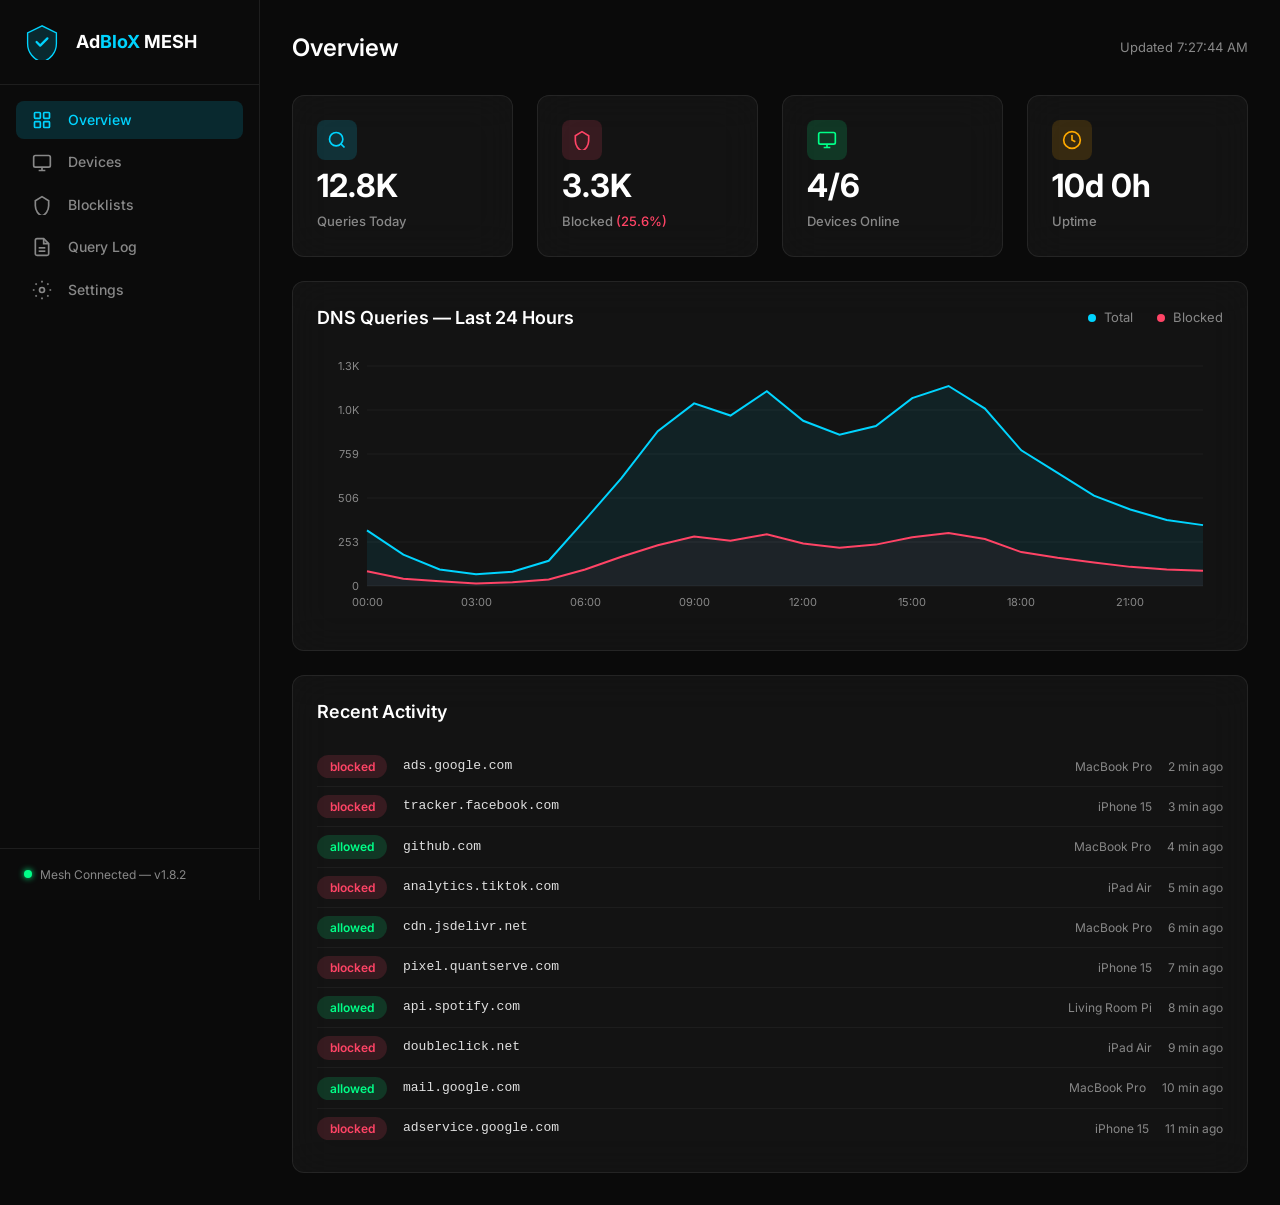
==== dashboard/index.html @ 358d5783 "feat: Add AdBloX MESH dashboard, iOS app, and documentation Web dashboard (mesh.adblox.se): - 5-page" ====
<!DOCTYPE html>
<html lang="en">
<head>
  <meta charset="UTF-8">
  <meta name="viewport" content="width=device-width, initial-scale=1.0">
  <title>AdBloX MESH — Overview</title>
  <link rel="icon" href="assets/logo.svg" type="image/svg+xml">
  <link rel="preconnect" href="https://fonts.googleapis.com">
  <link href="https://fonts.googleapis.com/css2?family=Inter:wght@400;500;600;700&display=swap" rel="stylesheet">
  <link rel="stylesheet" href="css/variables.css">
  <link rel="stylesheet" href="css/base.css">
  <link rel="stylesheet" href="css/layout.css">
  <link rel="stylesheet" href="css/components.css">
  <link rel="stylesheet" href="css/charts.css">
  <link rel="stylesheet" href="css/pages.css">
</head>
<body>
  <div class="app">
    <!-- Mobile toggle -->
    <button class="mobile-toggle" aria-label="Toggle menu">
      <svg viewBox="0 0 24 24" fill="none" stroke="currentColor" stroke-width="2"><path d="M3 12h18M3 6h18M3 18h18"/></svg>
    </button>
    <div class="sidebar-overlay"></div>

    <!-- Sidebar -->
    <aside class="sidebar">
      <div class="sidebar__logo">
        <img src="assets/logo.svg" alt="AdBloX" class="sidebar__logo-icon">
        <div class="sidebar__logo-text">Ad<span>BloX</span> MESH</div>
      </div>
      <nav class="sidebar__nav">
        <a href="index.html" class="sidebar__link">
          <svg viewBox="0 0 24 24" fill="none" stroke="currentColor" stroke-width="2"><rect x="3" y="3" width="7" height="7" rx="1"/><rect x="14" y="3" width="7" height="7" rx="1"/><rect x="3" y="14" width="7" height="7" rx="1"/><rect x="14" y="14" width="7" height="7" rx="1"/></svg>
          Overview
        </a>
        <a href="devices.html" class="sidebar__link">
          <svg viewBox="0 0 24 24" fill="none" stroke="currentColor" stroke-width="2"><rect x="2" y="3" width="20" height="14" rx="2"/><path d="M8 21h8M12 17v4"/></svg>
          Devices
        </a>
        <a href="blocklists.html" class="sidebar__link">
          <svg viewBox="0 0 24 24" fill="none" stroke="currentColor" stroke-width="2"><path d="M12 2L4 7v6c0 5.55 3.84 10.74 8 12 4.16-1.26 8-6.45 8-12V7l-8-5z"/></svg>
          Blocklists
        </a>
        <a href="querylog.html" class="sidebar__link">
          <svg viewBox="0 0 24 24" fill="none" stroke="currentColor" stroke-width="2"><path d="M14 2H6a2 2 0 00-2 2v16a2 2 0 002 2h12a2 2 0 002-2V8z"/><polyline points="14,2 14,8 20,8"/><line x1="16" y1="13" x2="8" y2="13"/><line x1="16" y1="17" x2="8" y2="17"/></svg>
          Query Log
        </a>
        <a href="settings.html" class="sidebar__link">
          <svg viewBox="0 0 24 24" fill="none" stroke="currentColor" stroke-width="2"><circle cx="12" cy="12" r="3"/><path d="M12 1v2M12 21v2M4.22 4.22l1.42 1.42M18.36 18.36l1.42 1.42M1 12h2M21 12h2M4.22 19.78l1.42-1.42M18.36 5.64l1.42-1.42"/></svg>
          Settings
        </a>
      </nav>
      <div class="sidebar__footer">
        <div class="sidebar__status">
          <div class="sidebar__status-dot"></div>
          <span>Mesh Connected — v1.8.2</span>
        </div>
      </div>
    </aside>

    <!-- Content -->
    <main class="content">
      <div class="content__header">
        <h1 class="content__title">Overview</h1>
        <span style="font-size:0.8125rem; color:var(--color-text-muted);" id="last-updated"></span>
      </div>

      <!-- Stats -->
      <div class="grid grid--stats" id="stats-grid">
        <div class="card stat-card">
          <div class="stat-card__icon">
            <svg viewBox="0 0 24 24" fill="none" stroke="currentColor" stroke-width="2"><circle cx="11" cy="11" r="8"/><path d="M21 21l-4.35-4.35"/></svg>
          </div>
          <div class="stat-card__value" id="stat-queries">—</div>
          <div class="stat-card__label">Queries Today</div>
        </div>
        <div class="card stat-card">
          <div class="stat-card__icon" style="background:rgba(255,68,102,0.15); color:#ff4466;">
            <svg viewBox="0 0 24 24" fill="none" stroke="currentColor" stroke-width="2"><path d="M12 2L4 7v6c0 5.55 3.84 10.74 8 12 4.16-1.26 8-6.45 8-12V7l-8-5z"/></svg>
          </div>
          <div class="stat-card__value" id="stat-blocked">—</div>
          <div class="stat-card__label">Blocked <span id="stat-percent" style="color:var(--color-danger);"></span></div>
        </div>
        <div class="card stat-card">
          <div class="stat-card__icon" style="background:rgba(0,255,136,0.15); color:#00ff88;">
            <svg viewBox="0 0 24 24" fill="none" stroke="currentColor" stroke-width="2"><rect x="2" y="3" width="20" height="14" rx="2"/><path d="M8 21h8M12 17v4"/></svg>
          </div>
          <div class="stat-card__value" id="stat-devices">—</div>
          <div class="stat-card__label">Devices Online</div>
        </div>
        <div class="card stat-card">
          <div class="stat-card__icon" style="background:rgba(255,170,0,0.15); color:#ffaa00;">
            <svg viewBox="0 0 24 24" fill="none" stroke="currentColor" stroke-width="2"><circle cx="12" cy="12" r="10"/><polyline points="12,6 12,12 16,14"/></svg>
          </div>
          <div class="stat-card__value" id="stat-uptime">—</div>
          <div class="stat-card__label">Uptime</div>
        </div>
      </div>

      <!-- Chart -->
      <div class="card card--no-hover" style="margin-top:var(--space-lg);">
        <div class="chart-header">
          <h3>DNS Queries — Last 24 Hours</h3>
          <div class="chart-legend">
            <div class="chart-legend__item">
              <div class="chart-legend__dot" style="background:#00d4ff;"></div> Total
            </div>
            <div class="chart-legend__item">
              <div class="chart-legend__dot" style="background:#ff4466;"></div> Blocked
            </div>
          </div>
        </div>
        <div class="chart-container">
          <canvas id="queries-chart"></canvas>
        </div>
      </div>

      <!-- Recent Activity -->
      <div class="card card--no-hover" style="margin-top:var(--space-lg);">
        <h3>Recent Activity</h3>
        <div class="activity-list" id="activity-list"></div>
      </div>
    </main>
  </div>

  <script src="js/utils.js"></script>
  <script src="js/api.js"></script>
  <script src="js/charts.js"></script>
  <script src="js/app.js"></script>
  <script>
    let chart;

    async function pageInit() {
      await loadStats();
      setInterval(loadStats, 30000);
    }

    async function loadStats() {
      const data = await API.get('/stats');

      $('#stat-queries').textContent = formatNumber(data.queries_today);
      $('#stat-blocked').textContent = formatNumber(data.blocked_today);
      $('#stat-percent').textContent = '(' + data.blocked_percent + '%)';
      $('#stat-devices').textContent = data.devices_online + '/' + data.devices_total;
      $('#stat-uptime').textContent = formatUptime(data.uptime_seconds);
      $('#last-updated').textContent = 'Updated ' + new Date().toLocaleTimeString();

      // Chart
      if (!chart) {
        chart = new MeshChart(document.getElementById('queries-chart'));
      }
      chart.setData(data.queries_over_time);

      // Activity list
      const list = $('#activity-list');
      list.innerHTML = data.recent_activity.map(item => `
        <div class="activity-item">
          <span class="badge badge--${item.status === 'blocked' ? 'danger' : 'success'}" style="width:70px; justify-content:center;">
            ${item.status}
          </span>
          <span class="activity-item__domain">${item.domain}</span>
          <span style="font-size:0.75rem; color:var(--color-text-muted);">${item.device}</span>
          <span class="activity-item__time">${item.time}</span>
        </div>
      `).join('');
    }
  </script>
</body>
</html>
---- dashboard/css/variables.css ----
:root {
  --color-bg: #0a0a0a;
  --color-bg-card: rgba(255, 255, 255, 0.04);
  --color-bg-card-hover: rgba(255, 255, 255, 0.07);
  --color-bg-sidebar: rgba(12, 12, 12, 0.95);
  --color-border: rgba(255, 255, 255, 0.08);
  --color-primary: #00d4ff;
  --color-primary-dim: rgba(0, 212, 255, 0.15);
  --color-primary-glow: rgba(0, 212, 255, 0.3);
  --color-success: #00ff88;
  --color-danger: #ff4466;
  --color-warning: #ffaa00;
  --color-text: #e0e0e0;
  --color-text-muted: #888888;
  --color-text-heading: #ffffff;

  --font-family: 'Inter', -apple-system, BlinkMacSystemFont, 'Segoe UI', sans-serif;
  --font-mono: 'JetBrains Mono', 'Fira Code', 'Consolas', monospace;

  --space-xs: 4px;
  --space-sm: 8px;
  --space-md: 16px;
  --space-lg: 24px;
  --space-xl: 32px;
  --space-2xl: 48px;

  --radius-sm: 8px;
  --radius-md: 12px;
  --radius-lg: 16px;
  --radius-full: 9999px;

  --glass-bg: rgba(255, 255, 255, 0.04);
  --glass-border: rgba(255, 255, 255, 0.08);
  --glass-blur: 20px;

  --sidebar-width: 260px;
  --sidebar-collapsed: 72px;

  --transition-fast: 0.15s ease;
  --transition-normal: 0.25s ease;
}
---- dashboard/css/base.css ----
*, *::before, *::after {
  box-sizing: border-box;
  margin: 0;
  padding: 0;
}

html {
  font-size: 16px;
  -webkit-font-smoothing: antialiased;
  -moz-osx-font-smoothing: grayscale;
}

body {
  font-family: var(--font-family);
  background-color: var(--color-bg);
  color: var(--color-text);
  line-height: 1.6;
  min-height: 100vh;
  overflow-x: hidden;
}

h1, h2, h3, h4, h5, h6 {
  color: var(--color-text-heading);
  font-weight: 600;
  line-height: 1.3;
}

h1 { font-size: 1.75rem; }
h2 { font-size: 1.375rem; }
h3 { font-size: 1.125rem; }
h4 { font-size: 1rem; }

a {
  color: var(--color-primary);
  text-decoration: none;
  transition: opacity var(--transition-fast);
}

a:hover { opacity: 0.8; }

code, pre {
  font-family: var(--font-mono);
  font-size: 0.875rem;
}

pre {
  background: var(--color-bg-card);
  border: 1px solid var(--color-border);
  border-radius: var(--radius-sm);
  padding: var(--space-md);
  overflow-x: auto;
}

img { max-width: 100%; height: auto; }

table {
  width: 100%;
  border-collapse: collapse;
}

th, td {
  text-align: left;
  padding: var(--space-sm) var(--space-md);
  border-bottom: 1px solid var(--color-border);
}

th {
  color: var(--color-text-muted);
  font-weight: 500;
  font-size: 0.8125rem;
  text-transform: uppercase;
  letter-spacing: 0.05em;
}

td { font-size: 0.875rem; }

tbody tr:hover { background: var(--color-bg-card-hover); }

input, select, textarea {
  font-family: var(--font-family);
  font-size: 0.875rem;
  color: var(--color-text);
  background: var(--color-bg-card);
  border: 1px solid var(--color-border);
  border-radius: var(--radius-sm);
  padding: var(--space-sm) var(--space-md);
  outline: none;
  transition: border-color var(--transition-fast);
}

input:focus, select:focus, textarea:focus {
  border-color: var(--color-primary);
}

::placeholder { color: var(--color-text-muted); }

::-webkit-scrollbar { width: 6px; height: 6px; }
::-webkit-scrollbar-track { background: transparent; }
::-webkit-scrollbar-thumb {
  background: rgba(255, 255, 255, 0.15);
  border-radius: 3px;
}
::-webkit-scrollbar-thumb:hover { background: rgba(255, 255, 255, 0.25); }
---- dashboard/css/layout.css ----
.app {
  display: flex;
  min-height: 100vh;
}

/* Sidebar */
.sidebar {
  position: fixed;
  top: 0;
  left: 0;
  width: var(--sidebar-width);
  height: 100vh;
  background: var(--color-bg-sidebar);
  border-right: 1px solid var(--color-border);
  display: flex;
  flex-direction: column;
  z-index: 100;
  transition: width var(--transition-normal), transform var(--transition-normal);
}

.sidebar__logo {
  display: flex;
  align-items: center;
  gap: var(--space-md);
  padding: var(--space-lg);
  border-bottom: 1px solid var(--color-border);
}

.sidebar__logo-icon {
  width: 36px;
  height: 36px;
  flex-shrink: 0;
}

.sidebar__logo-text {
  font-size: 1.125rem;
  font-weight: 700;
  color: var(--color-text-heading);
  white-space: nowrap;
}

.sidebar__logo-text span {
  color: var(--color-primary);
}

.sidebar__nav {
  flex: 1;
  padding: var(--space-md);
  display: flex;
  flex-direction: column;
  gap: var(--space-xs);
}

.sidebar__link {
  display: flex;
  align-items: center;
  gap: var(--space-md);
  padding: var(--space-sm) var(--space-md);
  border-radius: var(--radius-sm);
  color: var(--color-text-muted);
  font-size: 0.875rem;
  font-weight: 500;
  transition: all var(--transition-fast);
  white-space: nowrap;
}

.sidebar__link:hover {
  color: var(--color-text);
  background: var(--color-bg-card);
  opacity: 1;
}

.sidebar__link--active {
  color: var(--color-primary);
  background: var(--color-primary-dim);
}

.sidebar__link--active:hover {
  color: var(--color-primary);
  background: var(--color-primary-dim);
}

.sidebar__link svg {
  width: 20px;
  height: 20px;
  flex-shrink: 0;
}

.sidebar__footer {
  padding: var(--space-md) var(--space-lg);
  border-top: 1px solid var(--color-border);
}

.sidebar__status {
  display: flex;
  align-items: center;
  gap: var(--space-sm);
  font-size: 0.75rem;
  color: var(--color-text-muted);
}

.sidebar__status-dot {
  width: 8px;
  height: 8px;
  border-radius: 50%;
  background: var(--color-success);
  box-shadow: 0 0 6px var(--color-success);
}

.sidebar__status-dot--offline {
  background: var(--color-danger);
  box-shadow: 0 0 6px var(--color-danger);
}

/* Content area */
.content {
  flex: 1;
  margin-left: var(--sidebar-width);
  padding: var(--space-xl);
  min-height: 100vh;
  transition: margin-left var(--transition-normal);
}

.content__header {
  display: flex;
  justify-content: space-between;
  align-items: center;
  margin-bottom: var(--space-xl);
}

.content__title { font-size: 1.5rem; }

/* Grid layouts */
.grid {
  display: grid;
  gap: var(--space-lg);
}

.grid--stats {
  grid-template-columns: repeat(4, 1fr);
}

.grid--cards {
  grid-template-columns: repeat(auto-fill, minmax(300px, 1fr));
}

.grid--2 { grid-template-columns: repeat(2, 1fr); }

/* Mobile nav toggle */
.mobile-toggle {
  display: none;
  position: fixed;
  top: var(--space-md);
  left: var(--space-md);
  z-index: 200;
  background: var(--color-bg-card);
  border: 1px solid var(--color-border);
  border-radius: var(--radius-sm);
  padding: var(--space-sm);
  color: var(--color-text);
  cursor: pointer;
  line-height: 1;
}

.mobile-toggle svg {
  width: 24px;
  height: 24px;
}

/* Responsive */
@media (max-width: 1279px) {
  .grid--stats { grid-template-columns: repeat(2, 1fr); }
}

@media (max-width: 1023px) {
  .mobile-toggle { display: block; }

  .sidebar {
    transform: translateX(-100%);
  }

  .sidebar--open {
    transform: translateX(0);
  }

  .content {
    margin-left: 0;
    padding: var(--space-lg);
    padding-top: 60px;
  }

  .grid--stats { grid-template-columns: repeat(2, 1fr); }
}

@media (max-width: 767px) {
  .grid--stats { grid-template-columns: 1fr; }
  .grid--cards { grid-template-columns: 1fr; }
  .grid--2 { grid-template-columns: 1fr; }

  .content { padding: var(--space-md); padding-top: 60px; }
  .content__header { flex-direction: column; align-items: flex-start; gap: var(--space-md); }
}

/* Overlay for mobile sidebar */
.sidebar-overlay {
  display: none;
  position: fixed;
  inset: 0;
  background: rgba(0, 0, 0, 0.6);
  z-index: 99;
}

.sidebar-overlay--visible { display: block; }
---- dashboard/css/components.css ----
/* Card */
.card {
  background: var(--glass-bg);
  backdrop-filter: blur(var(--glass-blur));
  -webkit-backdrop-filter: blur(var(--glass-blur));
  border: 1px solid var(--glass-border);
  border-radius: var(--radius-md);
  padding: var(--space-lg);
  transition: background var(--transition-fast), border-color var(--transition-fast);
}

.card:hover {
  background: var(--color-bg-card-hover);
  border-color: rgba(0, 212, 255, 0.15);
}

.card--no-hover:hover {
  background: var(--glass-bg);
  border-color: var(--glass-border);
}

/* Stat card */
.stat-card {
  display: flex;
  flex-direction: column;
  gap: var(--space-sm);
}

.stat-card__icon {
  width: 40px;
  height: 40px;
  border-radius: var(--radius-sm);
  background: var(--color-primary-dim);
  display: flex;
  align-items: center;
  justify-content: center;
  color: var(--color-primary);
}

.stat-card__icon svg { width: 20px; height: 20px; }

.stat-card__value {
  font-size: 2rem;
  font-weight: 700;
  color: var(--color-text-heading);
  line-height: 1.1;
}

.stat-card__label {
  font-size: 0.8125rem;
  color: var(--color-text-muted);
  font-weight: 500;
}

.stat-card__change {
  font-size: 0.75rem;
  font-weight: 600;
}

.stat-card__change--up { color: var(--color-success); }
.stat-card__change--down { color: var(--color-danger); }

/* Button */
.btn {
  display: inline-flex;
  align-items: center;
  gap: var(--space-sm);
  padding: var(--space-sm) var(--space-md);
  border: 1px solid var(--color-border);
  border-radius: var(--radius-sm);
  background: var(--color-bg-card);
  color: var(--color-text);
  font-family: var(--font-family);
  font-size: 0.875rem;
  font-weight: 500;
  cursor: pointer;
  transition: all var(--transition-fast);
  white-space: nowrap;
}

.btn:hover {
  background: var(--color-bg-card-hover);
  border-color: rgba(255, 255, 255, 0.15);
}

.btn svg { width: 16px; height: 16px; }

.btn--primary {
  background: var(--color-primary);
  border-color: var(--color-primary);
  color: #000;
}

.btn--primary:hover {
  background: #33ddff;
  border-color: #33ddff;
}

.btn--danger {
  border-color: var(--color-danger);
  color: var(--color-danger);
}

.btn--danger:hover {
  background: rgba(255, 68, 102, 0.15);
}

.btn--sm { padding: var(--space-xs) var(--space-sm); font-size: 0.8125rem; }
.btn--lg { padding: var(--space-md) var(--space-lg); font-size: 1rem; }

/* Badge */
.badge {
  display: inline-flex;
  align-items: center;
  gap: 4px;
  padding: 2px 8px;
  border-radius: var(--radius-full);
  font-size: 0.75rem;
  font-weight: 600;
}

.badge--success { background: rgba(0, 255, 136, 0.15); color: var(--color-success); }
.badge--danger { background: rgba(255, 68, 102, 0.15); color: var(--color-danger); }
.badge--warning { background: rgba(255, 170, 0, 0.15); color: var(--color-warning); }
.badge--primary { background: var(--color-primary-dim); color: var(--color-primary); }

.badge__dot {
  width: 6px;
  height: 6px;
  border-radius: 50%;
  background: currentColor;
}

/* Toggle switch */
.toggle {
  position: relative;
  width: 44px;
  height: 24px;
  flex-shrink: 0;
}

.toggle input {
  opacity: 0;
  width: 0;
  height: 0;
  position: absolute;
}

.toggle__slider {
  position: absolute;
  inset: 0;
  background: rgba(255, 255, 255, 0.1);
  border-radius: var(--radius-full);
  cursor: pointer;
  transition: background var(--transition-fast);
}

.toggle__slider::before {
  content: '';
  position: absolute;
  width: 18px;
  height: 18px;
  left: 3px;
  bottom: 3px;
  background: white;
  border-radius: 50%;
  transition: transform var(--transition-fast);
}

.toggle input:checked + .toggle__slider {
  background: var(--color-primary);
}

.toggle input:checked + .toggle__slider::before {
  transform: translateX(20px);
}

/* Search input */
.search {
  position: relative;
  width: 100%;
  max-width: 400px;
}

.search__icon {
  position: absolute;
  left: var(--space-md);
  top: 50%;
  transform: translateY(-50%);
  color: var(--color-text-muted);
  width: 16px;
  height: 16px;
}

.search__input {
  width: 100%;
  padding-left: 40px;
}

/* Modal */
.modal-backdrop {
  display: none;
  position: fixed;
  inset: 0;
  background: rgba(0, 0, 0, 0.7);
  z-index: 1000;
  align-items: center;
  justify-content: center;
}

.modal-backdrop--visible {
  display: flex;
}

.modal {
  background: #141414;
  border: 1px solid var(--color-border);
  border-radius: var(--radius-lg);
  padding: var(--space-xl);
  max-width: 480px;
  width: 90%;
  max-height: 90vh;
  overflow-y: auto;
}

.modal__header {
  display: flex;
  justify-content: space-between;
  align-items: center;
  margin-bottom: var(--space-lg);
}

.modal__close {
  background: none;
  border: none;
  color: var(--color-text-muted);
  cursor: pointer;
  padding: var(--space-xs);
}

.modal__close:hover { color: var(--color-text); }

/* Form */
.form-group {
  display: flex;
  flex-direction: column;
  gap: var(--space-xs);
  margin-bottom: var(--space-md);
}

.form-group label {
  font-size: 0.8125rem;
  font-weight: 500;
  color: var(--color-text-muted);
}

.form-group input,
.form-group select,
.form-group textarea {
  width: 100%;
}

/* List item */
.list-item {
  display: flex;
  align-items: center;
  justify-content: space-between;
  padding: var(--space-md) var(--space-lg);
  border-bottom: 1px solid var(--color-border);
  transition: background var(--transition-fast);
}

.list-item:last-child { border-bottom: none; }
.list-item:hover { background: var(--color-bg-card-hover); }

.list-item__info {
  display: flex;
  align-items: center;
  gap: var(--space-md);
  flex: 1;
  min-width: 0;
}

.list-item__actions {
  display: flex;
  align-items: center;
  gap: var(--space-sm);
}

/* Pagination */
.pagination {
  display: flex;
  align-items: center;
  justify-content: center;
  gap: var(--space-sm);
  padding: var(--space-lg) 0;
}

.pagination__btn {
  width: 36px;
  height: 36px;
  display: flex;
  align-items: center;
  justify-content: center;
  border-radius: var(--radius-sm);
  border: 1px solid var(--color-border);
  background: transparent;
  color: var(--color-text-muted);
  cursor: pointer;
  font-size: 0.875rem;
  transition: all var(--transition-fast);
}

.pagination__btn:hover { background: var(--color-bg-card); color: var(--color-text); }
.pagination__btn--active { background: var(--color-primary-dim); color: var(--color-primary); border-color: var(--color-primary); }

/* Empty state */
.empty-state {
  text-align: center;
  padding: var(--space-2xl);
  color: var(--color-text-muted);
}

.empty-state svg { width: 48px; height: 48px; margin-bottom: var(--space-md); opacity: 0.4; }
.empty-state p { font-size: 0.875rem; }
---- dashboard/css/charts.css ----
.chart-container {
  position: relative;
  width: 100%;
  height: 280px;
  margin-top: var(--space-md);
}

.chart-container canvas {
  width: 100% !important;
  height: 100% !important;
}

.chart-header {
  display: flex;
  justify-content: space-between;
  align-items: center;
}

.chart-legend {
  display: flex;
  gap: var(--space-lg);
}

.chart-legend__item {
  display: flex;
  align-items: center;
  gap: var(--space-sm);
  font-size: 0.8125rem;
  color: var(--color-text-muted);
}

.chart-legend__dot {
  width: 8px;
  height: 8px;
  border-radius: 50%;
}

.chart-timerange {
  display: flex;
  gap: var(--space-xs);
}

.chart-timerange button {
  padding: var(--space-xs) var(--space-sm);
  border-radius: var(--radius-sm);
  border: 1px solid var(--color-border);
  background: transparent;
  color: var(--color-text-muted);
  font-size: 0.75rem;
  cursor: pointer;
  transition: all var(--transition-fast);
}

.chart-timerange button:hover { background: var(--color-bg-card); }
.chart-timerange button.active { background: var(--color-primary-dim); color: var(--color-primary); border-color: var(--color-primary); }
---- dashboard/css/pages.css ----
/* Overview page */
.activity-list {
  margin-top: var(--space-lg);
}

.activity-item {
  display: flex;
  align-items: center;
  gap: var(--space-md);
  padding: var(--space-sm) 0;
  font-size: 0.875rem;
  border-bottom: 1px solid rgba(255, 255, 255, 0.04);
}

.activity-item:last-child { border-bottom: none; }

.activity-item__domain {
  flex: 1;
  font-family: var(--font-mono);
  font-size: 0.8125rem;
  color: var(--color-text);
  overflow: hidden;
  text-overflow: ellipsis;
  white-space: nowrap;
}

.activity-item__time {
  font-size: 0.75rem;
  color: var(--color-text-muted);
  white-space: nowrap;
}

/* Devices page */
.device-card {
  display: flex;
  align-items: center;
  gap: var(--space-md);
}

.device-card__icon {
  width: 44px;
  height: 44px;
  border-radius: var(--radius-sm);
  background: var(--color-primary-dim);
  display: flex;
  align-items: center;
  justify-content: center;
  color: var(--color-primary);
  flex-shrink: 0;
}

.device-card__icon svg { width: 22px; height: 22px; }

.device-card__info { flex: 1; min-width: 0; }

.device-card__name {
  font-weight: 600;
  color: var(--color-text-heading);
  font-size: 0.9375rem;
}

.device-card__ip {
  font-family: var(--font-mono);
  font-size: 0.75rem;
  color: var(--color-text-muted);
}

.device-card__stats {
  display: flex;
  gap: var(--space-lg);
  margin-top: var(--space-md);
  padding-top: var(--space-md);
  border-top: 1px solid var(--color-border);
}

.device-card__stat {
  text-align: center;
}

.device-card__stat-value {
  font-size: 1.125rem;
  font-weight: 700;
  color: var(--color-text-heading);
}

.device-card__stat-label {
  font-size: 0.6875rem;
  color: var(--color-text-muted);
  text-transform: uppercase;
  letter-spacing: 0.05em;
}

/* Blocklists page */
.blocklist-row {
  display: flex;
  align-items: center;
  gap: var(--space-md);
  padding: var(--space-md) var(--space-lg);
}

.blocklist-row__info { flex: 1; }

.blocklist-row__name {
  font-weight: 600;
  color: var(--color-text-heading);
  font-size: 0.9375rem;
}

.blocklist-row__meta {
  font-size: 0.75rem;
  color: var(--color-text-muted);
  display: flex;
  gap: var(--space-md);
  margin-top: 2px;
}

/* Query log page */
.querylog-filters {
  display: flex;
  gap: var(--space-md);
  margin-bottom: var(--space-lg);
  flex-wrap: wrap;
}

.querylog-filters select {
  min-width: 140px;
}

.query-status {
  display: inline-flex;
  align-items: center;
  gap: 4px;
  font-size: 0.8125rem;
  font-weight: 600;
}

.query-status--blocked { color: var(--color-danger); }
.query-status--allowed { color: var(--color-success); }

/* Settings page */
.settings-section {
  margin-bottom: var(--space-xl);
}

.settings-section__title {
  font-size: 1rem;
  font-weight: 600;
  margin-bottom: var(--space-md);
  padding-bottom: var(--space-sm);
  border-bottom: 1px solid var(--color-border);
}

.settings-row {
  display: flex;
  align-items: center;
  justify-content: space-between;
  padding: var(--space-md) 0;
}

.settings-row__label {
  font-size: 0.875rem;
  color: var(--color-text);
}

.settings-row__description {
  font-size: 0.75rem;
  color: var(--color-text-muted);
  margin-top: 2px;
}

.danger-zone {
  border: 1px solid rgba(255, 68, 102, 0.3);
  border-radius: var(--radius-md);
  padding: var(--space-lg);
}

/* QR Code */
.qr-container {
  display: flex;
  flex-direction: column;
  align-items: center;
  gap: var(--space-md);
  padding: var(--space-lg);
}

.qr-container canvas,
.qr-container img {
  border-radius: var(--radius-sm);
  background: white;
  padding: var(--space-md);
}

.qr-container p {
  font-size: 0.8125rem;
  color: var(--color-text-muted);
  text-align: center;
}
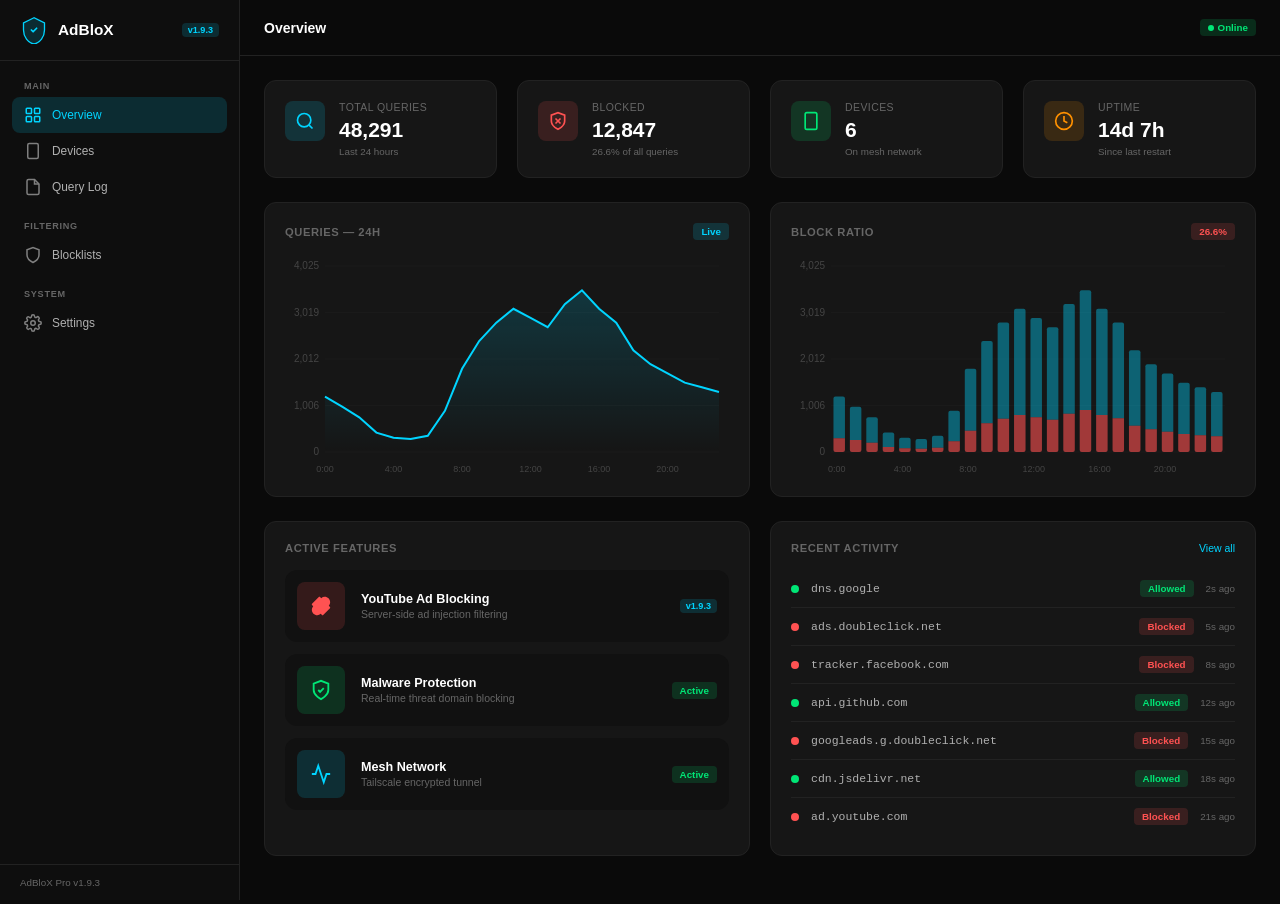
==== commit 3f80cc32: "feat: add HTML control panel dashboard with dynamic version Create the web dashboard (served at adbl" ====
--- a/dashboard/index.html
+++ b/dashboard/index.html
@@ -1,169 +1,255 @@
 <!DOCTYPE html>
 <html lang="en">
 <head>
-  <meta charset="UTF-8">
-  <meta name="viewport" content="width=device-width, initial-scale=1.0">
-  <title>AdBloX MESH — Overview</title>
-  <link rel="icon" href="assets/logo.svg" type="image/svg+xml">
-  <link rel="preconnect" href="https://fonts.googleapis.com">
-  <link href="https://fonts.googleapis.com/css2?family=Inter:wght@400;500;600;700&display=swap" rel="stylesheet">
-  <link rel="stylesheet" href="css/variables.css">
-  <link rel="stylesheet" href="css/base.css">
-  <link rel="stylesheet" href="css/layout.css">
-  <link rel="stylesheet" href="css/components.css">
-  <link rel="stylesheet" href="css/charts.css">
-  <link rel="stylesheet" href="css/pages.css">
+    <meta charset="UTF-8">
+    <meta name="viewport" content="width=device-width, initial-scale=1.0">
+    <title>AdBloX — Dashboard</title>
+    <link rel="stylesheet" href="css/variables.css">
+    <link rel="stylesheet" href="css/base.css">
+    <link rel="stylesheet" href="css/layout.css">
+    <link rel="stylesheet" href="css/components.css">
+    <style>
+        .chart-container {
+            position: relative;
+            height: 220px;
+            margin-top: 8px;
+        }
+        .chart-container canvas {
+            width: 100% !important;
+            height: 100% !important;
+        }
+    </style>
 </head>
 <body>
-  <div class="app">
-    <!-- Mobile toggle -->
-    <button class="mobile-toggle" aria-label="Toggle menu">
-      <svg viewBox="0 0 24 24" fill="none" stroke="currentColor" stroke-width="2"><path d="M3 12h18M3 6h18M3 18h18"/></svg>
-    </button>
-    <div class="sidebar-overlay"></div>
-
-    <!-- Sidebar -->
-    <aside class="sidebar">
-      <div class="sidebar__logo">
-        <img src="assets/logo.svg" alt="AdBloX" class="sidebar__logo-icon">
-        <div class="sidebar__logo-text">Ad<span>BloX</span> MESH</div>
-      </div>
-      <nav class="sidebar__nav">
-        <a href="index.html" class="sidebar__link">
-          <svg viewBox="0 0 24 24" fill="none" stroke="currentColor" stroke-width="2"><rect x="3" y="3" width="7" height="7" rx="1"/><rect x="14" y="3" width="7" height="7" rx="1"/><rect x="3" y="14" width="7" height="7" rx="1"/><rect x="14" y="14" width="7" height="7" rx="1"/></svg>
-          Overview
-        </a>
-        <a href="devices.html" class="sidebar__link">
-          <svg viewBox="0 0 24 24" fill="none" stroke="currentColor" stroke-width="2"><rect x="2" y="3" width="20" height="14" rx="2"/><path d="M8 21h8M12 17v4"/></svg>
-          Devices
-        </a>
-        <a href="blocklists.html" class="sidebar__link">
-          <svg viewBox="0 0 24 24" fill="none" stroke="currentColor" stroke-width="2"><path d="M12 2L4 7v6c0 5.55 3.84 10.74 8 12 4.16-1.26 8-6.45 8-12V7l-8-5z"/></svg>
-          Blocklists
-        </a>
-        <a href="querylog.html" class="sidebar__link">
-          <svg viewBox="0 0 24 24" fill="none" stroke="currentColor" stroke-width="2"><path d="M14 2H6a2 2 0 00-2 2v16a2 2 0 002 2h12a2 2 0 002-2V8z"/><polyline points="14,2 14,8 20,8"/><line x1="16" y1="13" x2="8" y2="13"/><line x1="16" y1="17" x2="8" y2="17"/></svg>
-          Query Log
-        </a>
-        <a href="settings.html" class="sidebar__link">
-          <svg viewBox="0 0 24 24" fill="none" stroke="currentColor" stroke-width="2"><circle cx="12" cy="12" r="3"/><path d="M12 1v2M12 21v2M4.22 4.22l1.42 1.42M18.36 18.36l1.42 1.42M1 12h2M21 12h2M4.22 19.78l1.42-1.42M18.36 5.64l1.42-1.42"/></svg>
-          Settings
-        </a>
-      </nav>
-      <div class="sidebar__footer">
-        <div class="sidebar__status">
-          <div class="sidebar__status-dot"></div>
-          <span>Mesh Connected — v1.8.2</span>
-        </div>
-      </div>
-    </aside>
-
-    <!-- Content -->
-    <main class="content">
-      <div class="content__header">
-        <h1 class="content__title">Overview</h1>
-        <span style="font-size:0.8125rem; color:var(--color-text-muted);" id="last-updated"></span>
-      </div>
-
-      <!-- Stats -->
-      <div class="grid grid--stats" id="stats-grid">
-        <div class="card stat-card">
-          <div class="stat-card__icon">
-            <svg viewBox="0 0 24 24" fill="none" stroke="currentColor" stroke-width="2"><circle cx="11" cy="11" r="8"/><path d="M21 21l-4.35-4.35"/></svg>
-          </div>
-          <div class="stat-card__value" id="stat-queries">—</div>
-          <div class="stat-card__label">Queries Today</div>
-        </div>
-        <div class="card stat-card">
-          <div class="stat-card__icon" style="background:rgba(255,68,102,0.15); color:#ff4466;">
-            <svg viewBox="0 0 24 24" fill="none" stroke="currentColor" stroke-width="2"><path d="M12 2L4 7v6c0 5.55 3.84 10.74 8 12 4.16-1.26 8-6.45 8-12V7l-8-5z"/></svg>
-          </div>
-          <div class="stat-card__value" id="stat-blocked">—</div>
-          <div class="stat-card__label">Blocked <span id="stat-percent" style="color:var(--color-danger);"></span></div>
-        </div>
-        <div class="card stat-card">
-          <div class="stat-card__icon" style="background:rgba(0,255,136,0.15); color:#00ff88;">
-            <svg viewBox="0 0 24 24" fill="none" stroke="currentColor" stroke-width="2"><rect x="2" y="3" width="20" height="14" rx="2"/><path d="M8 21h8M12 17v4"/></svg>
-          </div>
-          <div class="stat-card__value" id="stat-devices">—</div>
-          <div class="stat-card__label">Devices Online</div>
-        </div>
-        <div class="card stat-card">
-          <div class="stat-card__icon" style="background:rgba(255,170,0,0.15); color:#ffaa00;">
-            <svg viewBox="0 0 24 24" fill="none" stroke="currentColor" stroke-width="2"><circle cx="12" cy="12" r="10"/><polyline points="12,6 12,12 16,14"/></svg>
-          </div>
-          <div class="stat-card__value" id="stat-uptime">—</div>
-          <div class="stat-card__label">Uptime</div>
-        </div>
-      </div>
-
-      <!-- Chart -->
-      <div class="card card--no-hover" style="margin-top:var(--space-lg);">
-        <div class="chart-header">
-          <h3>DNS Queries — Last 24 Hours</h3>
-          <div class="chart-legend">
-            <div class="chart-legend__item">
-              <div class="chart-legend__dot" style="background:#00d4ff;"></div> Total
+    <div class="app">
+        <!-- Sidebar -->
+        <aside class="sidebar" id="sidebar">
+            <div class="sidebar-brand">
+                <svg viewBox="0 0 32 32" fill="none">
+                    <path d="M16 2L4 8v8c0 7.7 5.1 14.9 12 16 6.9-1.1 12-8.3 12-16V8L16 2z" fill="rgba(0,212,255,0.15)" stroke="#00d4ff" stroke-width="1.5"/>
+                    <path d="M13 16l2 2 4-4" stroke="#00d4ff" stroke-width="2" stroke-linecap="round" stroke-linejoin="round"/>
+                </svg>
+                <span class="sidebar-brand-text">AdBloX</span>
+                <span class="sidebar-version" id="sidebar-version"></span>
             </div>
-            <div class="chart-legend__item">
-              <div class="chart-legend__dot" style="background:#ff4466;"></div> Blocked
+            <nav class="sidebar-nav">
+                <div class="sidebar-section">
+                    <div class="sidebar-section-label">Main</div>
+                    <a href="index.html" class="sidebar-link active">
+                        <svg viewBox="0 0 24 24" fill="none" stroke="currentColor" stroke-width="2"><rect x="3" y="3" width="7" height="7" rx="1"/><rect x="14" y="3" width="7" height="7" rx="1"/><rect x="3" y="14" width="7" height="7" rx="1"/><rect x="14" y="14" width="7" height="7" rx="1"/></svg>
+                        Overview
+                    </a>
+                    <a href="devices.html" class="sidebar-link">
+                        <svg viewBox="0 0 24 24" fill="none" stroke="currentColor" stroke-width="2"><rect x="5" y="2" width="14" height="20" rx="2"/><line x1="12" y1="18" x2="12" y2="18"/></svg>
+                        Devices
+                    </a>
+                    <a href="querylog.html" class="sidebar-link">
+                        <svg viewBox="0 0 24 24" fill="none" stroke="currentColor" stroke-width="2"><path d="M14 2H6a2 2 0 00-2 2v16a2 2 0 002 2h12a2 2 0 002-2V8z"/><polyline points="14,2 14,8 20,8"/></svg>
+                        Query Log
+                    </a>
+                </div>
+                <div class="sidebar-section">
+                    <div class="sidebar-section-label">Filtering</div>
+                    <a href="blocklists.html" class="sidebar-link">
+                        <svg viewBox="0 0 24 24" fill="none" stroke="currentColor" stroke-width="2"><path d="M12 22s8-4 8-10V5l-8-3-8 3v7c0 6 8 10 8 10z"/></svg>
+                        Blocklists
+                    </a>
+                </div>
+                <div class="sidebar-section">
+                    <div class="sidebar-section-label">System</div>
+                    <a href="settings.html" class="sidebar-link">
+                        <svg viewBox="0 0 24 24" fill="none" stroke="currentColor" stroke-width="2"><circle cx="12" cy="12" r="3"/><path d="M19.4 15a1.65 1.65 0 00.33 1.82l.06.06a2 2 0 010 2.83 2 2 0 01-2.83 0l-.06-.06a1.65 1.65 0 00-1.82-.33 1.65 1.65 0 00-1 1.51V21a2 2 0 01-4 0v-.09A1.65 1.65 0 009 19.4a1.65 1.65 0 00-1.82.33l-.06.06a2 2 0 01-2.83-2.83l.06-.06A1.65 1.65 0 004.68 15a1.65 1.65 0 00-1.51-1H3a2 2 0 010-4h.09A1.65 1.65 0 004.6 9a1.65 1.65 0 00-.33-1.82l-.06-.06a2 2 0 012.83-2.83l.06.06A1.65 1.65 0 009 4.68a1.65 1.65 0 001-1.51V3a2 2 0 014 0v.09a1.65 1.65 0 001 1.51 1.65 1.65 0 001.82-.33l.06-.06a2 2 0 012.83 2.83l-.06.06A1.65 1.65 0 0019.4 9a1.65 1.65 0 001.51 1H21a2 2 0 010 4h-.09a1.65 1.65 0 00-1.51 1z"/></svg>
+                        Settings
+                    </a>
+                </div>
+            </nav>
+            <div class="sidebar-footer">
+                <span id="sidebar-footer-version"></span>
             </div>
-          </div>
-        </div>
-        <div class="chart-container">
-          <canvas id="queries-chart"></canvas>
-        </div>
-      </div>
-
-      <!-- Recent Activity -->
-      <div class="card card--no-hover" style="margin-top:var(--space-lg);">
-        <h3>Recent Activity</h3>
-        <div class="activity-list" id="activity-list"></div>
-      </div>
-    </main>
-  </div>
-
-  <script src="js/utils.js"></script>
-  <script src="js/api.js"></script>
-  <script src="js/charts.js"></script>
-  <script src="js/app.js"></script>
-  <script>
-    let chart;
-
-    async function pageInit() {
-      await loadStats();
-      setInterval(loadStats, 30000);
-    }
-
-    async function loadStats() {
-      const data = await API.get('/stats');
-
-      $('#stat-queries').textContent = formatNumber(data.queries_today);
-      $('#stat-blocked').textContent = formatNumber(data.blocked_today);
-      $('#stat-percent').textContent = '(' + data.blocked_percent + '%)';
-      $('#stat-devices').textContent = data.devices_online + '/' + data.devices_total;
-      $('#stat-uptime').textContent = formatUptime(data.uptime_seconds);
-      $('#last-updated').textContent = 'Updated ' + new Date().toLocaleTimeString();
-
-      // Chart
-      if (!chart) {
-        chart = new MeshChart(document.getElementById('queries-chart'));
-      }
-      chart.setData(data.queries_over_time);
-
-      // Activity list
-      const list = $('#activity-list');
-      list.innerHTML = data.recent_activity.map(item => `
-        <div class="activity-item">
-          <span class="badge badge--${item.status === 'blocked' ? 'danger' : 'success'}" style="width:70px; justify-content:center;">
-            ${item.status}
-          </span>
-          <span class="activity-item__domain">${item.domain}</span>
-          <span style="font-size:0.75rem; color:var(--color-text-muted);">${item.device}</span>
-          <span class="activity-item__time">${item.time}</span>
-        </div>
-      `).join('');
-    }
-  </script>
+        </aside>
+
+        <div class="sidebar-overlay" id="sidebar-overlay"></div>
+
+        <!-- Main Content -->
+        <main class="main">
+            <header class="topbar">
+                <div style="display:flex;align-items:center;gap:12px">
+                    <button class="mobile-menu-btn" id="mobile-menu-btn">
+                        <svg width="20" height="20" viewBox="0 0 24 24" fill="none" stroke="currentColor" stroke-width="2"><line x1="3" y1="12" x2="21" y2="12"/><line x1="3" y1="6" x2="21" y2="6"/><line x1="3" y1="18" x2="21" y2="18"/></svg>
+                    </button>
+                    <h1 class="topbar-title">Overview</h1>
+                </div>
+                <div class="topbar-actions">
+                    <span class="badge badge-green"><span class="badge-dot"></span> Online</span>
+                </div>
+            </header>
+
+            <div class="page-content">
+                <!-- Stats Grid -->
+                <div class="grid grid-4 section">
+                    <div class="stat-card">
+                        <div class="stat-icon cyan">
+                            <svg viewBox="0 0 24 24" fill="none" stroke="currentColor" stroke-width="2"><circle cx="11" cy="11" r="8"/><line x1="21" y1="21" x2="16.65" y2="16.65"/></svg>
+                        </div>
+                        <div class="stat-info">
+                            <div class="stat-label">Total Queries</div>
+                            <div class="stat-value" id="stat-queries">48,291</div>
+                            <div class="stat-sub">Last 24 hours</div>
+                        </div>
+                    </div>
+                    <div class="stat-card">
+                        <div class="stat-icon red">
+                            <svg viewBox="0 0 24 24" fill="none" stroke="currentColor" stroke-width="2"><path d="M12 22s8-4 8-10V5l-8-3-8 3v7c0 6 8 10 8 10z"/><line x1="9" y1="9" x2="15" y2="15"/><line x1="15" y1="9" x2="9" y2="15"/></svg>
+                        </div>
+                        <div class="stat-info">
+                            <div class="stat-label">Blocked</div>
+                            <div class="stat-value" id="stat-blocked">12,847</div>
+                            <div class="stat-sub" id="stat-percent">26.6% of all queries</div>
+                        </div>
+                    </div>
+                    <div class="stat-card">
+                        <div class="stat-icon green">
+                            <svg viewBox="0 0 24 24" fill="none" stroke="currentColor" stroke-width="2"><rect x="5" y="2" width="14" height="20" rx="2"/><line x1="12" y1="18" x2="12" y2="18"/></svg>
+                        </div>
+                        <div class="stat-info">
+                            <div class="stat-label">Devices</div>
+                            <div class="stat-value" id="stat-devices">6</div>
+                            <div class="stat-sub">On mesh network</div>
+                        </div>
+                    </div>
+                    <div class="stat-card">
+                        <div class="stat-icon orange">
+                            <svg viewBox="0 0 24 24" fill="none" stroke="currentColor" stroke-width="2"><circle cx="12" cy="12" r="10"/><polyline points="12,6 12,12 16,14"/></svg>
+                        </div>
+                        <div class="stat-info">
+                            <div class="stat-label">Uptime</div>
+                            <div class="stat-value" id="stat-uptime">14d 7h</div>
+                            <div class="stat-sub">Since last restart</div>
+                        </div>
+                    </div>
+                </div>
+
+                <!-- Charts Row -->
+                <div class="grid grid-2 section">
+                    <div class="card">
+                        <div class="card-header">
+                            <span class="card-title">Queries — 24h</span>
+                            <span class="badge badge-cyan">Live</span>
+                        </div>
+                        <div class="chart-container">
+                            <canvas id="chart-queries"></canvas>
+                        </div>
+                    </div>
+                    <div class="card">
+                        <div class="card-header">
+                            <span class="card-title">Block Ratio</span>
+                            <span class="badge badge-red">26.6%</span>
+                        </div>
+                        <div class="chart-container">
+                            <canvas id="chart-blocked"></canvas>
+                        </div>
+                    </div>
+                </div>
+
+                <!-- Features + Activity Row -->
+                <div class="grid grid-2 section">
+                    <!-- Active Features -->
+                    <div class="card">
+                        <div class="card-header">
+                            <span class="card-title">Active Features</span>
+                        </div>
+                        <div style="display:flex;flex-direction:column;gap:12px">
+                            <div class="feature-card" style="border:none;padding:12px;background:var(--bg-secondary)">
+                                <div class="feature-icon" style="background:var(--red-dim);color:var(--red)">
+                                    <svg width="22" height="22" viewBox="0 0 24 24" fill="currentColor"><path d="M21.8 13.1l-1.3-1.3C21.5 10.6 22 9.3 22 8c0-3.3-2.7-6-6-6-1.3 0-2.6.5-3.8 1.5L11 2.2c-.4-.4-1-.4-1.4 0L2.2 9.6c-.4.4-.4 1 0 1.4l1.3 1.3C2.5 13.4 2 14.7 2 16c0 3.3 2.7 6 6 6 1.3 0 2.6-.5 3.8-1.5l1.2 1.3c.4.4 1 .4 1.4 0l7.4-7.4c.4-.4.4-1 0-1.3z"/></svg>
+                                </div>
+                                <div class="feature-info">
+                                    <div class="feature-name">YouTube Ad Blocking</div>
+                                    <div class="feature-desc">Server-side ad injection filtering</div>
+                                </div>
+                                <span class="feature-version" id="feature-yt-version"></span>
+                            </div>
+                            <div class="feature-card" style="border:none;padding:12px;background:var(--bg-secondary)">
+                                <div class="feature-icon" style="background:var(--green-dim);color:var(--green)">
+                                    <svg width="22" height="22" viewBox="0 0 24 24" fill="none" stroke="currentColor" stroke-width="2"><path d="M12 22s8-4 8-10V5l-8-3-8 3v7c0 6 8 10 8 10z"/><path d="M9 12l2 2 4-4"/></svg>
+                                </div>
+                                <div class="feature-info">
+                                    <div class="feature-name">Malware Protection</div>
+                                    <div class="feature-desc">Real-time threat domain blocking</div>
+                                </div>
+                                <span class="badge badge-green">Active</span>
+                            </div>
+                            <div class="feature-card" style="border:none;padding:12px;background:var(--bg-secondary)">
+                                <div class="feature-icon" style="background:var(--cyan-dim);color:var(--cyan)">
+                                    <svg width="22" height="22" viewBox="0 0 24 24" fill="none" stroke="currentColor" stroke-width="2"><polyline points="22,12 18,12 15,21 9,3 6,12 2,12"/></svg>
+                                </div>
+                                <div class="feature-info">
+                                    <div class="feature-name">Mesh Network</div>
+                                    <div class="feature-desc">Tailscale encrypted tunnel</div>
+                                </div>
+                                <span class="badge badge-green">Active</span>
+                            </div>
+                        </div>
+                    </div>
+
+                    <!-- Recent Activity -->
+                    <div class="card">
+                        <div class="card-header">
+                            <span class="card-title">Recent Activity</span>
+                            <a href="querylog.html" style="font-size:0.75rem">View all</a>
+                        </div>
+                        <div id="activity-list">
+                            <div class="activity-item">
+                                <span class="activity-dot" style="background:var(--green)"></span>
+                                <span class="activity-domain">dns.google</span>
+                                <span class="badge badge-green badge-sm">Allowed</span>
+                                <span class="activity-time">2s ago</span>
+                            </div>
+                            <div class="activity-item">
+                                <span class="activity-dot" style="background:var(--red)"></span>
+                                <span class="activity-domain">ads.doubleclick.net</span>
+                                <span class="badge badge-red badge-sm">Blocked</span>
+                                <span class="activity-time">5s ago</span>
+                            </div>
+                            <div class="activity-item">
+                                <span class="activity-dot" style="background:var(--red)"></span>
+                                <span class="activity-domain">tracker.facebook.com</span>
+                                <span class="badge badge-red badge-sm">Blocked</span>
+                                <span class="activity-time">8s ago</span>
+                            </div>
+                            <div class="activity-item">
+                                <span class="activity-dot" style="background:var(--green)"></span>
+                                <span class="activity-domain">api.github.com</span>
+                                <span class="badge badge-green badge-sm">Allowed</span>
+                                <span class="activity-time">12s ago</span>
+                            </div>
+                            <div class="activity-item">
+                                <span class="activity-dot" style="background:var(--red)"></span>
+                                <span class="activity-domain">googleads.g.doubleclick.net</span>
+                                <span class="badge badge-red badge-sm">Blocked</span>
+                                <span class="activity-time">15s ago</span>
+                            </div>
+                            <div class="activity-item">
+                                <span class="activity-dot" style="background:var(--green)"></span>
+                                <span class="activity-domain">cdn.jsdelivr.net</span>
+                                <span class="badge badge-green badge-sm">Allowed</span>
+                                <span class="activity-time">18s ago</span>
+                            </div>
+                            <div class="activity-item">
+                                <span class="activity-dot" style="background:var(--red)"></span>
+                                <span class="activity-domain">ad.youtube.com</span>
+                                <span class="badge badge-red badge-sm">Blocked</span>
+                                <span class="activity-time">21s ago</span>
+                            </div>
+                        </div>
+                    </div>
+                </div>
+            </div>
+        </main>
+    </div>
+
+    <script src="js/config.js"></script>
+    <script src="js/app.js"></script>
+    <script src="js/charts.js"></script>
 </body>
 </html>
--- a/dashboard/css/variables.css
+++ b/dashboard/css/variables.css
@@ -1,41 +1,40 @@
 :root {
-  --color-bg: #0a0a0a;
-  --color-bg-card: rgba(255, 255, 255, 0.04);
-  --color-bg-card-hover: rgba(255, 255, 255, 0.07);
-  --color-bg-sidebar: rgba(12, 12, 12, 0.95);
-  --color-border: rgba(255, 255, 255, 0.08);
-  --color-primary: #00d4ff;
-  --color-primary-dim: rgba(0, 212, 255, 0.15);
-  --color-primary-glow: rgba(0, 212, 255, 0.3);
-  --color-success: #00ff88;
-  --color-danger: #ff4466;
-  --color-warning: #ffaa00;
-  --color-text: #e0e0e0;
-  --color-text-muted: #888888;
-  --color-text-heading: #ffffff;
+    /* Background */
+    --bg-primary: #0a0a0a;
+    --bg-secondary: #111111;
+    --bg-card: #161616;
+    --bg-card-hover: #1a1a1a;
+    --bg-input: #1e1e1e;
+    --bg-sidebar: #0e0e0e;
 
-  --font-family: 'Inter', -apple-system, BlinkMacSystemFont, 'Segoe UI', sans-serif;
-  --font-mono: 'JetBrains Mono', 'Fira Code', 'Consolas', monospace;
+    /* Accent */
+    --cyan: #00d4ff;
+    --cyan-dim: rgba(0, 212, 255, 0.15);
+    --cyan-glow: rgba(0, 212, 255, 0.25);
+    --green: #00e676;
+    --green-dim: rgba(0, 230, 118, 0.15);
+    --orange: #ff9100;
+    --orange-dim: rgba(255, 145, 0, 0.15);
+    --red: #ff5252;
+    --red-dim: rgba(255, 82, 82, 0.15);
+    --purple: #b388ff;
+    --purple-dim: rgba(179, 136, 255, 0.15);
 
-  --space-xs: 4px;
-  --space-sm: 8px;
-  --space-md: 16px;
-  --space-lg: 24px;
-  --space-xl: 32px;
-  --space-2xl: 48px;
+    /* Text */
+    --text-primary: #ffffff;
+    --text-secondary: #b0b0b0;
+    --text-muted: #666666;
 
-  --radius-sm: 8px;
-  --radius-md: 12px;
-  --radius-lg: 16px;
-  --radius-full: 9999px;
+    /* Border */
+    --border: #222222;
+    --border-light: #2a2a2a;
 
-  --glass-bg: rgba(255, 255, 255, 0.04);
-  --glass-border: rgba(255, 255, 255, 0.08);
-  --glass-blur: 20px;
+    /* Layout */
+    --sidebar-width: 240px;
+    --topbar-height: 56px;
+    --radius: 12px;
+    --radius-sm: 8px;
 
-  --sidebar-width: 260px;
-  --sidebar-collapsed: 72px;
-
-  --transition-fast: 0.15s ease;
-  --transition-normal: 0.25s ease;
+    /* Transitions */
+    --transition: 0.2s ease;
 }
--- a/dashboard/css/base.css
+++ b/dashboard/css/base.css
@@ -1,103 +1,89 @@
 *, *::before, *::after {
-  box-sizing: border-box;
-  margin: 0;
-  padding: 0;
+    box-sizing: border-box;
+    margin: 0;
+    padding: 0;
 }
 
 html {
-  font-size: 16px;
-  -webkit-font-smoothing: antialiased;
-  -moz-osx-font-smoothing: grayscale;
+    font-size: 14px;
+    -webkit-font-smoothing: antialiased;
+    -moz-osx-font-smoothing: grayscale;
 }
 
 body {
-  font-family: var(--font-family);
-  background-color: var(--color-bg);
-  color: var(--color-text);
-  line-height: 1.6;
-  min-height: 100vh;
-  overflow-x: hidden;
+    font-family: -apple-system, BlinkMacSystemFont, 'SF Pro Display', 'Segoe UI', Roboto, sans-serif;
+    background: var(--bg-primary);
+    color: var(--text-primary);
+    min-height: 100vh;
+    overflow-x: hidden;
 }
 
-h1, h2, h3, h4, h5, h6 {
-  color: var(--color-text-heading);
-  font-weight: 600;
-  line-height: 1.3;
+a {
+    color: var(--cyan);
+    text-decoration: none;
 }
 
-h1 { font-size: 1.75rem; }
-h2 { font-size: 1.375rem; }
-h3 { font-size: 1.125rem; }
-h4 { font-size: 1rem; }
-
-a {
-  color: var(--color-primary);
-  text-decoration: none;
-  transition: opacity var(--transition-fast);
+a:hover {
+    text-decoration: underline;
 }
 
-a:hover { opacity: 0.8; }
-
-code, pre {
-  font-family: var(--font-mono);
-  font-size: 0.875rem;
+button {
+    cursor: pointer;
+    font-family: inherit;
+    border: none;
+    background: none;
+    color: inherit;
 }
 
-pre {
-  background: var(--color-bg-card);
-  border: 1px solid var(--color-border);
-  border-radius: var(--radius-sm);
-  padding: var(--space-md);
-  overflow-x: auto;
+input, select, textarea {
+    font-family: inherit;
+    font-size: inherit;
+    color: var(--text-primary);
+    background: var(--bg-input);
+    border: 1px solid var(--border);
+    border-radius: var(--radius-sm);
+    padding: 8px 12px;
+    outline: none;
+    transition: border-color var(--transition);
 }
 
-img { max-width: 100%; height: auto; }
+input:focus, select:focus, textarea:focus {
+    border-color: var(--cyan);
+}
 
 table {
-  width: 100%;
-  border-collapse: collapse;
+    width: 100%;
+    border-collapse: collapse;
 }
 
 th, td {
-  text-align: left;
-  padding: var(--space-sm) var(--space-md);
-  border-bottom: 1px solid var(--color-border);
+    text-align: left;
+    padding: 10px 14px;
+    border-bottom: 1px solid var(--border);
 }
 
 th {
-  color: var(--color-text-muted);
-  font-weight: 500;
-  font-size: 0.8125rem;
-  text-transform: uppercase;
-  letter-spacing: 0.05em;
+    font-weight: 600;
+    font-size: 0.75rem;
+    text-transform: uppercase;
+    letter-spacing: 0.05em;
+    color: var(--text-muted);
 }
 
-td { font-size: 0.875rem; }
-
-tbody tr:hover { background: var(--color-bg-card-hover); }
-
-input, select, textarea {
-  font-family: var(--font-family);
-  font-size: 0.875rem;
-  color: var(--color-text);
-  background: var(--color-bg-card);
-  border: 1px solid var(--color-border);
-  border-radius: var(--radius-sm);
-  padding: var(--space-sm) var(--space-md);
-  outline: none;
-  transition: border-color var(--transition-fast);
+td {
+    font-size: 0.85rem;
+    color: var(--text-secondary);
 }
 
-input:focus, select:focus, textarea:focus {
-  border-color: var(--color-primary);
+::-webkit-scrollbar {
+    width: 6px;
 }
 
-::placeholder { color: var(--color-text-muted); }
+::-webkit-scrollbar-track {
+    background: transparent;
+}
 
-::-webkit-scrollbar { width: 6px; height: 6px; }
-::-webkit-scrollbar-track { background: transparent; }
 ::-webkit-scrollbar-thumb {
-  background: rgba(255, 255, 255, 0.15);
-  border-radius: 3px;
+    background: var(--border);
+    border-radius: 3px;
 }
-::-webkit-scrollbar-thumb:hover { background: rgba(255, 255, 255, 0.25); }
--- a/dashboard/css/layout.css
+++ b/dashboard/css/layout.css
@@ -1,213 +1,225 @@
+/* ===== App Shell ===== */
 .app {
-  display: flex;
-  min-height: 100vh;
-}
-
-/* Sidebar */
+    display: flex;
+    min-height: 100vh;
+}
+
+/* ===== Sidebar ===== */
 .sidebar {
-  position: fixed;
-  top: 0;
-  left: 0;
-  width: var(--sidebar-width);
-  height: 100vh;
-  background: var(--color-bg-sidebar);
-  border-right: 1px solid var(--color-border);
-  display: flex;
-  flex-direction: column;
-  z-index: 100;
-  transition: width var(--transition-normal), transform var(--transition-normal);
-}
-
-.sidebar__logo {
-  display: flex;
-  align-items: center;
-  gap: var(--space-md);
-  padding: var(--space-lg);
-  border-bottom: 1px solid var(--color-border);
-}
-
-.sidebar__logo-icon {
-  width: 36px;
-  height: 36px;
-  flex-shrink: 0;
-}
-
-.sidebar__logo-text {
-  font-size: 1.125rem;
-  font-weight: 700;
-  color: var(--color-text-heading);
-  white-space: nowrap;
-}
-
-.sidebar__logo-text span {
-  color: var(--color-primary);
-}
-
-.sidebar__nav {
-  flex: 1;
-  padding: var(--space-md);
-  display: flex;
-  flex-direction: column;
-  gap: var(--space-xs);
-}
-
-.sidebar__link {
-  display: flex;
-  align-items: center;
-  gap: var(--space-md);
-  padding: var(--space-sm) var(--space-md);
-  border-radius: var(--radius-sm);
-  color: var(--color-text-muted);
-  font-size: 0.875rem;
-  font-weight: 500;
-  transition: all var(--transition-fast);
-  white-space: nowrap;
-}
-
-.sidebar__link:hover {
-  color: var(--color-text);
-  background: var(--color-bg-card);
-  opacity: 1;
-}
-
-.sidebar__link--active {
-  color: var(--color-primary);
-  background: var(--color-primary-dim);
-}
-
-.sidebar__link--active:hover {
-  color: var(--color-primary);
-  background: var(--color-primary-dim);
-}
-
-.sidebar__link svg {
-  width: 20px;
-  height: 20px;
-  flex-shrink: 0;
-}
-
-.sidebar__footer {
-  padding: var(--space-md) var(--space-lg);
-  border-top: 1px solid var(--color-border);
-}
-
-.sidebar__status {
-  display: flex;
-  align-items: center;
-  gap: var(--space-sm);
-  font-size: 0.75rem;
-  color: var(--color-text-muted);
-}
-
-.sidebar__status-dot {
-  width: 8px;
-  height: 8px;
-  border-radius: 50%;
-  background: var(--color-success);
-  box-shadow: 0 0 6px var(--color-success);
-}
-
-.sidebar__status-dot--offline {
-  background: var(--color-danger);
-  box-shadow: 0 0 6px var(--color-danger);
-}
-
-/* Content area */
-.content {
-  flex: 1;
-  margin-left: var(--sidebar-width);
-  padding: var(--space-xl);
-  min-height: 100vh;
-  transition: margin-left var(--transition-normal);
-}
-
-.content__header {
-  display: flex;
-  justify-content: space-between;
-  align-items: center;
-  margin-bottom: var(--space-xl);
-}
-
-.content__title { font-size: 1.5rem; }
-
-/* Grid layouts */
+    width: var(--sidebar-width);
+    background: var(--bg-sidebar);
+    border-right: 1px solid var(--border);
+    display: flex;
+    flex-direction: column;
+    position: fixed;
+    top: 0;
+    left: 0;
+    bottom: 0;
+    z-index: 100;
+    transition: transform var(--transition);
+}
+
+.sidebar-brand {
+    display: flex;
+    align-items: center;
+    gap: 10px;
+    padding: 16px 20px;
+    border-bottom: 1px solid var(--border);
+}
+
+.sidebar-brand svg {
+    width: 28px;
+    height: 28px;
+    flex-shrink: 0;
+}
+
+.sidebar-brand-text {
+    font-size: 1.1rem;
+    font-weight: 700;
+    color: var(--text-primary);
+}
+
+.sidebar-version {
+    font-size: 0.65rem;
+    color: var(--cyan);
+    background: var(--cyan-dim);
+    padding: 2px 6px;
+    border-radius: 4px;
+    font-weight: 600;
+    margin-left: auto;
+}
+
+.sidebar-nav {
+    flex: 1;
+    padding: 12px 0;
+    overflow-y: auto;
+}
+
+.sidebar-section {
+    padding: 0 12px;
+    margin-bottom: 8px;
+}
+
+.sidebar-section-label {
+    font-size: 0.65rem;
+    font-weight: 600;
+    text-transform: uppercase;
+    letter-spacing: 0.08em;
+    color: var(--text-muted);
+    padding: 8px 12px 6px;
+}
+
+.sidebar-link {
+    display: flex;
+    align-items: center;
+    gap: 10px;
+    padding: 9px 12px;
+    border-radius: var(--radius-sm);
+    color: var(--text-secondary);
+    font-size: 0.85rem;
+    font-weight: 500;
+    transition: all var(--transition);
+}
+
+.sidebar-link:hover {
+    background: var(--bg-card);
+    color: var(--text-primary);
+    text-decoration: none;
+}
+
+.sidebar-link.active {
+    background: var(--cyan-dim);
+    color: var(--cyan);
+}
+
+.sidebar-link svg {
+    width: 18px;
+    height: 18px;
+    flex-shrink: 0;
+    opacity: 0.7;
+}
+
+.sidebar-link.active svg {
+    opacity: 1;
+}
+
+.sidebar-footer {
+    padding: 12px 20px;
+    border-top: 1px solid var(--border);
+    font-size: 0.7rem;
+    color: var(--text-muted);
+}
+
+/* ===== Main Content ===== */
+.main {
+    flex: 1;
+    margin-left: var(--sidebar-width);
+    min-height: 100vh;
+}
+
+.topbar {
+    height: var(--topbar-height);
+    display: flex;
+    align-items: center;
+    justify-content: space-between;
+    padding: 0 24px;
+    border-bottom: 1px solid var(--border);
+    background: var(--bg-primary);
+    position: sticky;
+    top: 0;
+    z-index: 50;
+}
+
+.topbar-title {
+    font-size: 1rem;
+    font-weight: 600;
+}
+
+.topbar-actions {
+    display: flex;
+    align-items: center;
+    gap: 12px;
+}
+
+.page-content {
+    padding: 24px;
+}
+
+/* ===== Grid ===== */
 .grid {
-  display: grid;
-  gap: var(--space-lg);
-}
-
-.grid--stats {
-  grid-template-columns: repeat(4, 1fr);
-}
-
-.grid--cards {
-  grid-template-columns: repeat(auto-fill, minmax(300px, 1fr));
-}
-
-.grid--2 { grid-template-columns: repeat(2, 1fr); }
-
-/* Mobile nav toggle */
-.mobile-toggle {
-  display: none;
-  position: fixed;
-  top: var(--space-md);
-  left: var(--space-md);
-  z-index: 200;
-  background: var(--color-bg-card);
-  border: 1px solid var(--color-border);
-  border-radius: var(--radius-sm);
-  padding: var(--space-sm);
-  color: var(--color-text);
-  cursor: pointer;
-  line-height: 1;
-}
-
-.mobile-toggle svg {
-  width: 24px;
-  height: 24px;
-}
-
-/* Responsive */
-@media (max-width: 1279px) {
-  .grid--stats { grid-template-columns: repeat(2, 1fr); }
-}
-
-@media (max-width: 1023px) {
-  .mobile-toggle { display: block; }
-
-  .sidebar {
-    transform: translateX(-100%);
-  }
-
-  .sidebar--open {
-    transform: translateX(0);
-  }
-
-  .content {
-    margin-left: 0;
-    padding: var(--space-lg);
-    padding-top: 60px;
-  }
-
-  .grid--stats { grid-template-columns: repeat(2, 1fr); }
-}
-
-@media (max-width: 767px) {
-  .grid--stats { grid-template-columns: 1fr; }
-  .grid--cards { grid-template-columns: 1fr; }
-  .grid--2 { grid-template-columns: 1fr; }
-
-  .content { padding: var(--space-md); padding-top: 60px; }
-  .content__header { flex-direction: column; align-items: flex-start; gap: var(--space-md); }
-}
-
-/* Overlay for mobile sidebar */
+    display: grid;
+    gap: 20px;
+}
+
+.grid-4 {
+    grid-template-columns: repeat(4, 1fr);
+}
+
+.grid-3 {
+    grid-template-columns: repeat(3, 1fr);
+}
+
+.grid-2 {
+    grid-template-columns: repeat(2, 1fr);
+}
+
+/* ===== Mobile ===== */
+.mobile-menu-btn {
+    display: none;
+    padding: 8px;
+    color: var(--text-secondary);
+}
+
 .sidebar-overlay {
-  display: none;
-  position: fixed;
-  inset: 0;
-  background: rgba(0, 0, 0, 0.6);
-  z-index: 99;
-}
-
-.sidebar-overlay--visible { display: block; }
+    display: none;
+    position: fixed;
+    inset: 0;
+    background: rgba(0, 0, 0, 0.6);
+    z-index: 99;
+}
+
+@media (max-width: 1024px) {
+    .grid-4 {
+        grid-template-columns: repeat(2, 1fr);
+    }
+}
+
+@media (max-width: 768px) {
+    .sidebar {
+        transform: translateX(-100%);
+    }
+
+    .sidebar.open {
+        transform: translateX(0);
+    }
+
+    .sidebar-overlay.open {
+        display: block;
+    }
+
+    .main {
+        margin-left: 0;
+    }
+
+    .mobile-menu-btn {
+        display: block;
+    }
+
+    .grid-4, .grid-3 {
+        grid-template-columns: repeat(2, 1fr);
+    }
+
+    .grid-2 {
+        grid-template-columns: 1fr;
+    }
+
+    .page-content {
+        padding: 16px;
+    }
+}
+
+@media (max-width: 480px) {
+    .grid-4, .grid-3, .grid-2 {
+        grid-template-columns: 1fr;
+    }
+}
--- a/dashboard/css/components.css
+++ b/dashboard/css/components.css
@@ -1,325 +1,424 @@
-/* Card */
+/* ===== Cards ===== */
 .card {
-  background: var(--glass-bg);
-  backdrop-filter: blur(var(--glass-blur));
-  -webkit-backdrop-filter: blur(var(--glass-blur));
-  border: 1px solid var(--glass-border);
-  border-radius: var(--radius-md);
-  padding: var(--space-lg);
-  transition: background var(--transition-fast), border-color var(--transition-fast);
+    background: var(--bg-card);
+    border: 1px solid var(--border);
+    border-radius: var(--radius);
+    padding: 20px;
+    transition: border-color var(--transition);
 }
 
 .card:hover {
-  background: var(--color-bg-card-hover);
-  border-color: rgba(0, 212, 255, 0.15);
-}
-
-.card--no-hover:hover {
-  background: var(--glass-bg);
-  border-color: var(--glass-border);
-}
-
-/* Stat card */
+    border-color: var(--border-light);
+}
+
+.card-header {
+    display: flex;
+    align-items: center;
+    justify-content: space-between;
+    margin-bottom: 16px;
+}
+
+.card-title {
+    font-size: 0.8rem;
+    font-weight: 600;
+    text-transform: uppercase;
+    letter-spacing: 0.05em;
+    color: var(--text-muted);
+}
+
+.card-badge {
+    font-size: 0.65rem;
+    font-weight: 600;
+    padding: 3px 8px;
+    border-radius: 4px;
+}
+
+/* ===== Stat Cards ===== */
 .stat-card {
-  display: flex;
-  flex-direction: column;
-  gap: var(--space-sm);
-}
-
-.stat-card__icon {
-  width: 40px;
-  height: 40px;
-  border-radius: var(--radius-sm);
-  background: var(--color-primary-dim);
-  display: flex;
-  align-items: center;
-  justify-content: center;
-  color: var(--color-primary);
-}
-
-.stat-card__icon svg { width: 20px; height: 20px; }
-
-.stat-card__value {
-  font-size: 2rem;
-  font-weight: 700;
-  color: var(--color-text-heading);
-  line-height: 1.1;
-}
-
-.stat-card__label {
-  font-size: 0.8125rem;
-  color: var(--color-text-muted);
-  font-weight: 500;
-}
-
-.stat-card__change {
-  font-size: 0.75rem;
-  font-weight: 600;
-}
-
-.stat-card__change--up { color: var(--color-success); }
-.stat-card__change--down { color: var(--color-danger); }
-
-/* Button */
+    background: var(--bg-card);
+    border: 1px solid var(--border);
+    border-radius: var(--radius);
+    padding: 20px;
+    display: flex;
+    align-items: flex-start;
+    gap: 14px;
+    transition: border-color var(--transition);
+}
+
+.stat-card:hover {
+    border-color: var(--border-light);
+}
+
+.stat-icon {
+    width: 40px;
+    height: 40px;
+    border-radius: var(--radius-sm);
+    display: flex;
+    align-items: center;
+    justify-content: center;
+    flex-shrink: 0;
+}
+
+.stat-icon svg {
+    width: 20px;
+    height: 20px;
+}
+
+.stat-icon.cyan {
+    background: var(--cyan-dim);
+    color: var(--cyan);
+}
+
+.stat-icon.green {
+    background: var(--green-dim);
+    color: var(--green);
+}
+
+.stat-icon.orange {
+    background: var(--orange-dim);
+    color: var(--orange);
+}
+
+.stat-icon.red {
+    background: var(--red-dim);
+    color: var(--red);
+}
+
+.stat-icon.purple {
+    background: var(--purple-dim);
+    color: var(--purple);
+}
+
+.stat-info {
+    flex: 1;
+    min-width: 0;
+}
+
+.stat-label {
+    font-size: 0.75rem;
+    color: var(--text-muted);
+    margin-bottom: 4px;
+    text-transform: uppercase;
+    letter-spacing: 0.04em;
+}
+
+.stat-value {
+    font-size: 1.5rem;
+    font-weight: 700;
+    line-height: 1.2;
+}
+
+.stat-sub {
+    font-size: 0.7rem;
+    color: var(--text-muted);
+    margin-top: 4px;
+}
+
+/* ===== Buttons ===== */
 .btn {
-  display: inline-flex;
-  align-items: center;
-  gap: var(--space-sm);
-  padding: var(--space-sm) var(--space-md);
-  border: 1px solid var(--color-border);
-  border-radius: var(--radius-sm);
-  background: var(--color-bg-card);
-  color: var(--color-text);
-  font-family: var(--font-family);
-  font-size: 0.875rem;
-  font-weight: 500;
-  cursor: pointer;
-  transition: all var(--transition-fast);
-  white-space: nowrap;
-}
-
-.btn:hover {
-  background: var(--color-bg-card-hover);
-  border-color: rgba(255, 255, 255, 0.15);
-}
-
-.btn svg { width: 16px; height: 16px; }
-
-.btn--primary {
-  background: var(--color-primary);
-  border-color: var(--color-primary);
-  color: #000;
-}
-
-.btn--primary:hover {
-  background: #33ddff;
-  border-color: #33ddff;
-}
-
-.btn--danger {
-  border-color: var(--color-danger);
-  color: var(--color-danger);
-}
-
-.btn--danger:hover {
-  background: rgba(255, 68, 102, 0.15);
-}
-
-.btn--sm { padding: var(--space-xs) var(--space-sm); font-size: 0.8125rem; }
-.btn--lg { padding: var(--space-md) var(--space-lg); font-size: 1rem; }
-
-/* Badge */
+    display: inline-flex;
+    align-items: center;
+    gap: 6px;
+    padding: 8px 16px;
+    border-radius: var(--radius-sm);
+    font-size: 0.8rem;
+    font-weight: 600;
+    transition: all var(--transition);
+}
+
+.btn-primary {
+    background: var(--cyan);
+    color: #000;
+}
+
+.btn-primary:hover {
+    background: #33ddff;
+}
+
+.btn-secondary {
+    background: var(--bg-input);
+    border: 1px solid var(--border);
+    color: var(--text-secondary);
+}
+
+.btn-secondary:hover {
+    border-color: var(--border-light);
+    color: var(--text-primary);
+}
+
+.btn-danger {
+    background: var(--red-dim);
+    color: var(--red);
+}
+
+.btn-danger:hover {
+    background: rgba(255, 82, 82, 0.25);
+}
+
+.btn-sm {
+    padding: 5px 10px;
+    font-size: 0.72rem;
+}
+
+/* ===== Toggle Switch ===== */
+.toggle {
+    position: relative;
+    width: 42px;
+    height: 24px;
+    flex-shrink: 0;
+}
+
+.toggle input {
+    opacity: 0;
+    width: 0;
+    height: 0;
+}
+
+.toggle-slider {
+    position: absolute;
+    inset: 0;
+    background: var(--bg-input);
+    border: 1px solid var(--border);
+    border-radius: 12px;
+    cursor: pointer;
+    transition: all var(--transition);
+}
+
+.toggle-slider::before {
+    content: '';
+    position: absolute;
+    width: 18px;
+    height: 18px;
+    border-radius: 50%;
+    background: var(--text-muted);
+    top: 2px;
+    left: 2px;
+    transition: all var(--transition);
+}
+
+.toggle input:checked + .toggle-slider {
+    background: var(--cyan-dim);
+    border-color: var(--cyan);
+}
+
+.toggle input:checked + .toggle-slider::before {
+    background: var(--cyan);
+    transform: translateX(18px);
+}
+
+/* ===== Status Badges ===== */
 .badge {
-  display: inline-flex;
-  align-items: center;
-  gap: 4px;
-  padding: 2px 8px;
-  border-radius: var(--radius-full);
-  font-size: 0.75rem;
-  font-weight: 600;
-}
-
-.badge--success { background: rgba(0, 255, 136, 0.15); color: var(--color-success); }
-.badge--danger { background: rgba(255, 68, 102, 0.15); color: var(--color-danger); }
-.badge--warning { background: rgba(255, 170, 0, 0.15); color: var(--color-warning); }
-.badge--primary { background: var(--color-primary-dim); color: var(--color-primary); }
-
-.badge__dot {
-  width: 6px;
-  height: 6px;
-  border-radius: 50%;
-  background: currentColor;
-}
-
-/* Toggle switch */
-.toggle {
-  position: relative;
-  width: 44px;
-  height: 24px;
-  flex-shrink: 0;
-}
-
-.toggle input {
-  opacity: 0;
-  width: 0;
-  height: 0;
-  position: absolute;
-}
-
-.toggle__slider {
-  position: absolute;
-  inset: 0;
-  background: rgba(255, 255, 255, 0.1);
-  border-radius: var(--radius-full);
-  cursor: pointer;
-  transition: background var(--transition-fast);
-}
-
-.toggle__slider::before {
-  content: '';
-  position: absolute;
-  width: 18px;
-  height: 18px;
-  left: 3px;
-  bottom: 3px;
-  background: white;
-  border-radius: 50%;
-  transition: transform var(--transition-fast);
-}
-
-.toggle input:checked + .toggle__slider {
-  background: var(--color-primary);
-}
-
-.toggle input:checked + .toggle__slider::before {
-  transform: translateX(20px);
-}
-
-/* Search input */
-.search {
-  position: relative;
-  width: 100%;
-  max-width: 400px;
-}
-
-.search__icon {
-  position: absolute;
-  left: var(--space-md);
-  top: 50%;
-  transform: translateY(-50%);
-  color: var(--color-text-muted);
-  width: 16px;
-  height: 16px;
-}
-
-.search__input {
-  width: 100%;
-  padding-left: 40px;
-}
-
-/* Modal */
-.modal-backdrop {
-  display: none;
-  position: fixed;
-  inset: 0;
-  background: rgba(0, 0, 0, 0.7);
-  z-index: 1000;
-  align-items: center;
-  justify-content: center;
-}
-
-.modal-backdrop--visible {
-  display: flex;
-}
-
-.modal {
-  background: #141414;
-  border: 1px solid var(--color-border);
-  border-radius: var(--radius-lg);
-  padding: var(--space-xl);
-  max-width: 480px;
-  width: 90%;
-  max-height: 90vh;
-  overflow-y: auto;
-}
-
-.modal__header {
-  display: flex;
-  justify-content: space-between;
-  align-items: center;
-  margin-bottom: var(--space-lg);
-}
-
-.modal__close {
-  background: none;
-  border: none;
-  color: var(--color-text-muted);
-  cursor: pointer;
-  padding: var(--space-xs);
-}
-
-.modal__close:hover { color: var(--color-text); }
-
-/* Form */
-.form-group {
-  display: flex;
-  flex-direction: column;
-  gap: var(--space-xs);
-  margin-bottom: var(--space-md);
-}
-
-.form-group label {
-  font-size: 0.8125rem;
-  font-weight: 500;
-  color: var(--color-text-muted);
-}
-
-.form-group input,
-.form-group select,
-.form-group textarea {
-  width: 100%;
-}
-
-/* List item */
-.list-item {
-  display: flex;
-  align-items: center;
-  justify-content: space-between;
-  padding: var(--space-md) var(--space-lg);
-  border-bottom: 1px solid var(--color-border);
-  transition: background var(--transition-fast);
-}
-
-.list-item:last-child { border-bottom: none; }
-.list-item:hover { background: var(--color-bg-card-hover); }
-
-.list-item__info {
-  display: flex;
-  align-items: center;
-  gap: var(--space-md);
-  flex: 1;
-  min-width: 0;
-}
-
-.list-item__actions {
-  display: flex;
-  align-items: center;
-  gap: var(--space-sm);
-}
-
-/* Pagination */
-.pagination {
-  display: flex;
-  align-items: center;
-  justify-content: center;
-  gap: var(--space-sm);
-  padding: var(--space-lg) 0;
-}
-
-.pagination__btn {
-  width: 36px;
-  height: 36px;
-  display: flex;
-  align-items: center;
-  justify-content: center;
-  border-radius: var(--radius-sm);
-  border: 1px solid var(--color-border);
-  background: transparent;
-  color: var(--color-text-muted);
-  cursor: pointer;
-  font-size: 0.875rem;
-  transition: all var(--transition-fast);
-}
-
-.pagination__btn:hover { background: var(--color-bg-card); color: var(--color-text); }
-.pagination__btn--active { background: var(--color-primary-dim); color: var(--color-primary); border-color: var(--color-primary); }
-
-/* Empty state */
-.empty-state {
-  text-align: center;
-  padding: var(--space-2xl);
-  color: var(--color-text-muted);
-}
-
-.empty-state svg { width: 48px; height: 48px; margin-bottom: var(--space-md); opacity: 0.4; }
-.empty-state p { font-size: 0.875rem; }
+    display: inline-flex;
+    align-items: center;
+    gap: 4px;
+    font-size: 0.7rem;
+    font-weight: 600;
+    padding: 3px 8px;
+    border-radius: 4px;
+}
+
+.badge-green {
+    background: var(--green-dim);
+    color: var(--green);
+}
+
+.badge-red {
+    background: var(--red-dim);
+    color: var(--red);
+}
+
+.badge-orange {
+    background: var(--orange-dim);
+    color: var(--orange);
+}
+
+.badge-cyan {
+    background: var(--cyan-dim);
+    color: var(--cyan);
+}
+
+.badge-muted {
+    background: rgba(102, 102, 102, 0.15);
+    color: var(--text-muted);
+}
+
+.badge-dot {
+    width: 6px;
+    height: 6px;
+    border-radius: 50%;
+    background: currentColor;
+}
+
+/* ===== Feature Card ===== */
+.feature-card {
+    background: var(--bg-card);
+    border: 1px solid var(--border);
+    border-radius: var(--radius);
+    padding: 20px;
+    display: flex;
+    align-items: center;
+    gap: 16px;
+}
+
+.feature-icon {
+    width: 48px;
+    height: 48px;
+    border-radius: var(--radius-sm);
+    display: flex;
+    align-items: center;
+    justify-content: center;
+    flex-shrink: 0;
+    font-size: 1.4rem;
+}
+
+.feature-info {
+    flex: 1;
+}
+
+.feature-name {
+    font-weight: 600;
+    font-size: 0.9rem;
+    margin-bottom: 2px;
+}
+
+.feature-desc {
+    font-size: 0.75rem;
+    color: var(--text-muted);
+}
+
+.feature-version {
+    font-size: 0.65rem;
+    color: var(--cyan);
+    background: var(--cyan-dim);
+    padding: 2px 6px;
+    border-radius: 4px;
+    font-weight: 600;
+}
+
+/* ===== Section ===== */
+.section {
+    margin-bottom: 24px;
+}
+
+.section-title {
+    font-size: 0.9rem;
+    font-weight: 600;
+    margin-bottom: 16px;
+    display: flex;
+    align-items: center;
+    gap: 8px;
+}
+
+/* ===== Activity List ===== */
+.activity-item {
+    display: flex;
+    align-items: center;
+    gap: 12px;
+    padding: 10px 0;
+    border-bottom: 1px solid var(--border);
+}
+
+.activity-item:last-child {
+    border-bottom: none;
+}
+
+.activity-dot {
+    width: 8px;
+    height: 8px;
+    border-radius: 50%;
+    flex-shrink: 0;
+}
+
+.activity-domain {
+    flex: 1;
+    font-size: 0.82rem;
+    font-family: 'SF Mono', 'Fira Code', monospace;
+    color: var(--text-secondary);
+    min-width: 0;
+    overflow: hidden;
+    text-overflow: ellipsis;
+    white-space: nowrap;
+}
+
+.activity-time {
+    font-size: 0.7rem;
+    color: var(--text-muted);
+    flex-shrink: 0;
+}
+
+/* ===== Settings Row ===== */
+.settings-row {
+    display: flex;
+    align-items: center;
+    justify-content: space-between;
+    padding: 14px 0;
+    border-bottom: 1px solid var(--border);
+}
+
+.settings-row:last-child {
+    border-bottom: none;
+}
+
+.settings-label {
+    font-size: 0.85rem;
+    font-weight: 500;
+}
+
+.settings-sublabel {
+    font-size: 0.72rem;
+    color: var(--text-muted);
+    margin-top: 2px;
+}
+
+.settings-value {
+    font-size: 0.82rem;
+    color: var(--text-secondary);
+    font-family: 'SF Mono', 'Fira Code', monospace;
+}
+
+/* ===== Tabs ===== */
+.tabs {
+    display: flex;
+    gap: 0;
+    border-bottom: 1px solid var(--border);
+    margin-bottom: 20px;
+}
+
+.tab {
+    padding: 10px 18px;
+    font-size: 0.82rem;
+    font-weight: 500;
+    color: var(--text-muted);
+    border-bottom: 2px solid transparent;
+    transition: all var(--transition);
+    cursor: pointer;
+}
+
+.tab:hover {
+    color: var(--text-secondary);
+}
+
+.tab.active {
+    color: var(--cyan);
+    border-bottom-color: var(--cyan);
+}
+
+/* ===== Search ===== */
+.search-box {
+    position: relative;
+}
+
+.search-box input {
+    width: 100%;
+    padding-left: 36px;
+}
+
+.search-box svg {
+    position: absolute;
+    left: 10px;
+    top: 50%;
+    transform: translateY(-50%);
+    width: 16px;
+    height: 16px;
+    color: var(--text-muted);
+}
